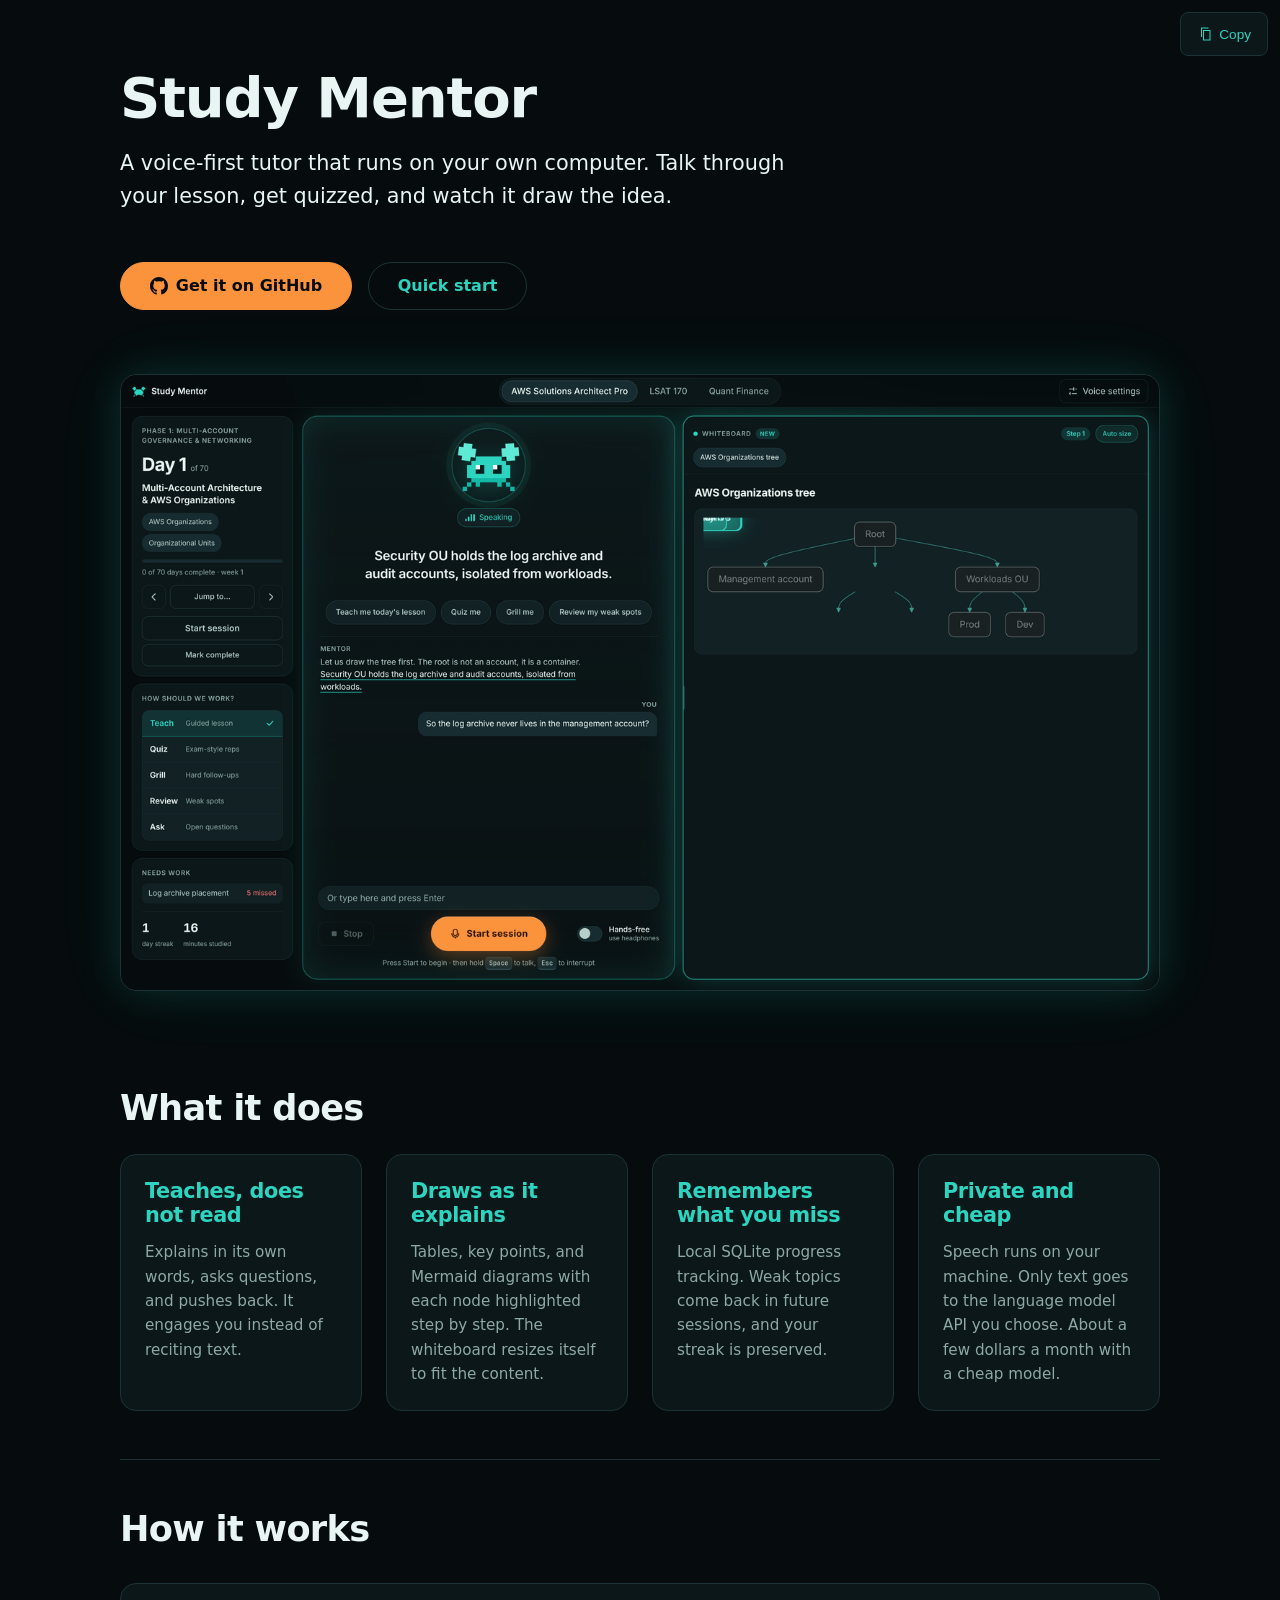
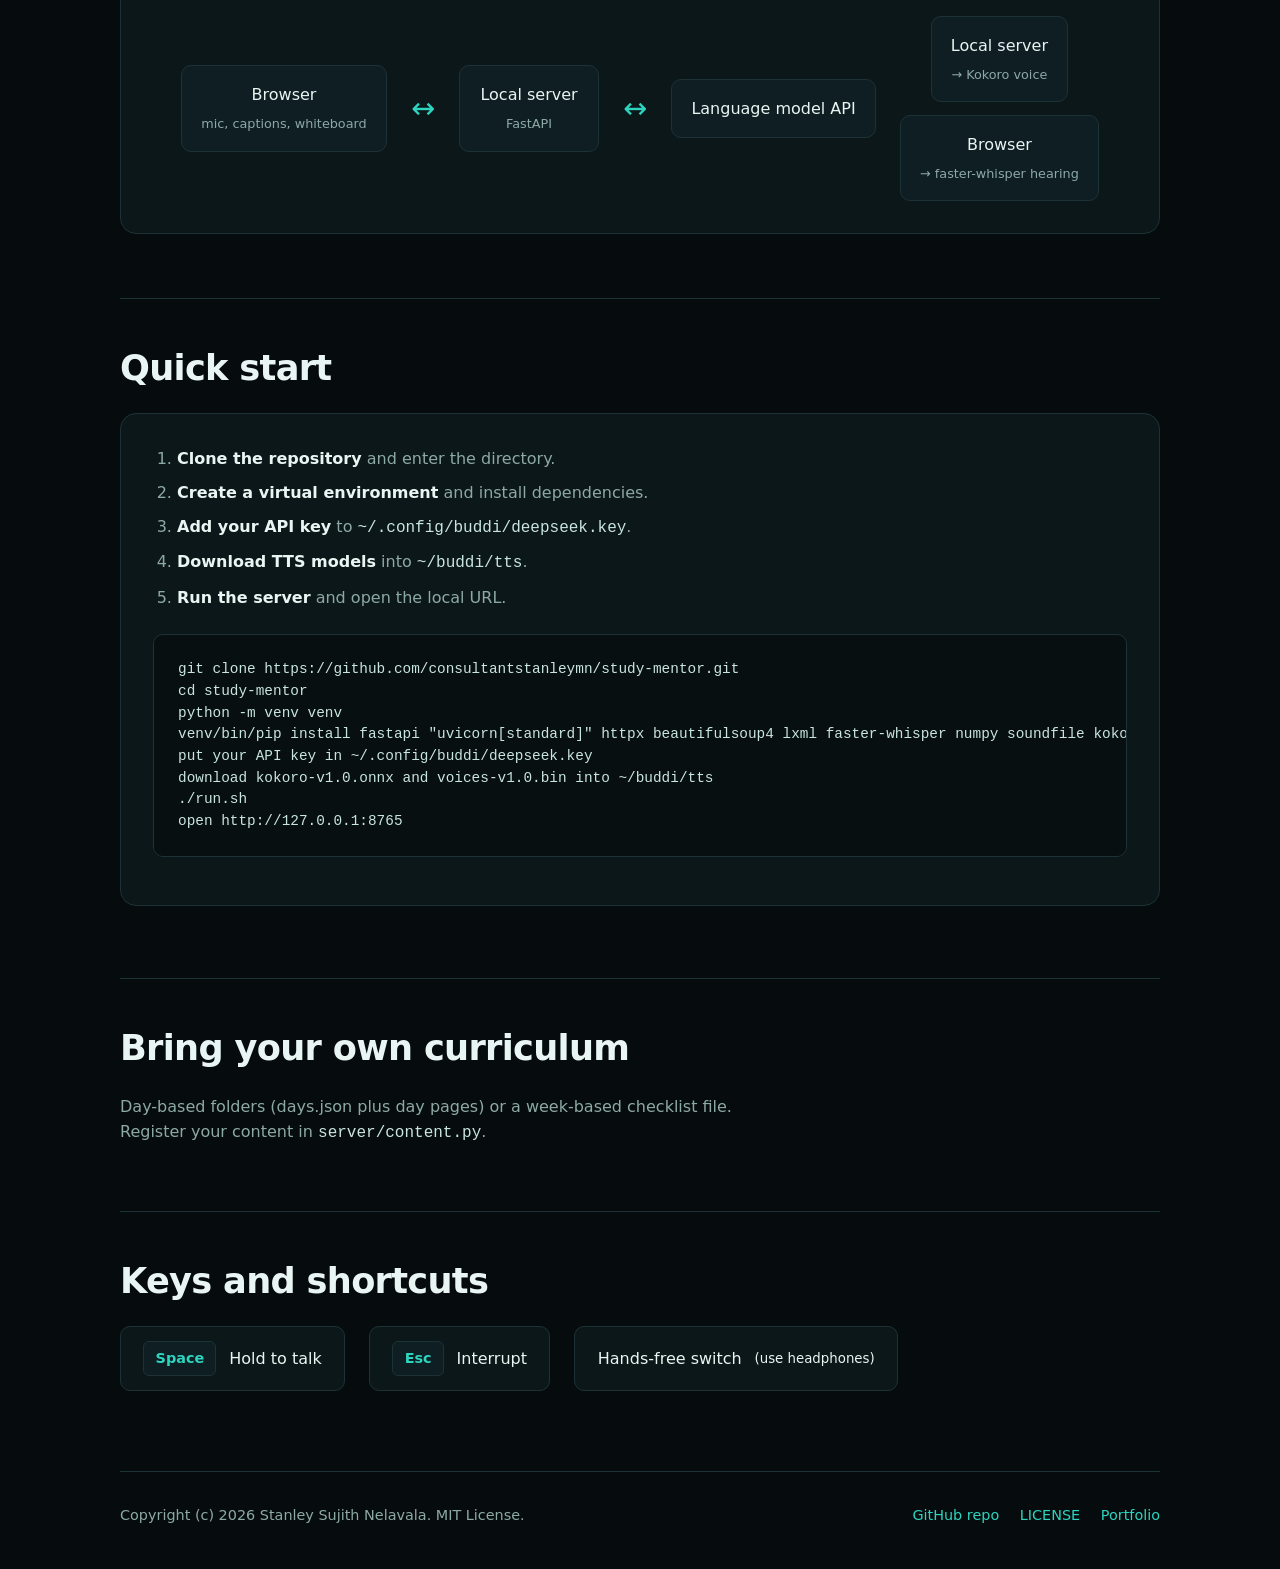
==== docs/index.html @ 20de9663 "README, landing page, launcher, service unit" ====
<!DOCTYPE html>
<html lang="en">
<head>
  <meta charset="UTF-8">
  <meta name="viewport" content="width=device-width, initial-scale=1.0">
  <title>Study Mentor</title>
  <meta name="description" content="Study Mentor is a voice-first tutor that runs on your own computer. Talk through your lesson, get quizzed, and watch it draw the idea.">
  <link rel="icon" href="data:image/svg+xml,%3Csvg xmlns='http://www.w3.org/2000/svg' viewBox='0 0 32 32'%3E%3Crect width='32' height='32' rx='6' fill='%232DD4BF'/%3E%3Cpath d='M10 18h2v2h-2zM14 18h2v2h-2zM18 18h2v2h-2zM22 18h2v2h-2zM12 14h2v2h-2zM16 14h2v2h-2zM20 14h2v2h-2zM10 22h12v2H10z' fill='%23060C0E'/%3E%3C/svg%3E">
  <style>
    :root {
      --bg: #060C0E;
      --surface: #0C1719;
      --border: #1D3237;
      --text: #E8F5F2;
      --muted: #8DA9A6;
      --teal: #2DD4BF;
      --orange: #FB923C;
      --focus-ring: #2DD4BF;
      --max-width: 1040px;
      --radius: 16px;
      --radius-sm: 10px;
      --space-lg: 3rem;
      --space-md: 2rem;
      --space-sm: 1.25rem;
    }

    * {
      box-sizing: border-box;
      margin: 0;
      padding: 0;
    }

    html {
      scroll-behavior: smooth;
    }

    body {
      background-color: var(--bg);
      color: var(--text);
      font-family: -apple-system, "SF Pro Display", Inter, system-ui, sans-serif;
      line-height: 1.6;
      -webkit-font-smoothing: antialiased;
      text-rendering: optimizeLegibility;
      min-height: 100vh;
      display: flex;
      flex-direction: column;
      align-items: center;
      padding: 0 1.5rem;
    }

    main {
      width: 100%;
      max-width: var(--max-width);
      flex: 1;
    }

    section {
      padding: var(--space-lg) 0;
      border-bottom: 1px solid var(--border);
    }

    section:last-of-type {
      border-bottom: none;
    }

    h1, h2, h3 {
      font-weight: 600;
      letter-spacing: -0.02em;
      line-height: 1.2;
    }

    h1 {
      font-size: 3.5rem;
      margin-bottom: 1rem;
      color: var(--text);
    }

    h2 {
      font-size: 2.2rem;
      margin-bottom: 1.5rem;
      color: var(--text);
    }

    h3 {
      font-size: 1.4rem;
      margin-bottom: 0.75rem;
      color: var(--teal);
    }

    p {
      color: var(--muted);
      margin-bottom: 1rem;
      max-width: 65ch;
    }

    a {
      color: var(--teal);
      text-decoration: none;
      transition: color 0.2s ease;
      border-radius: 4px;
    }

    a:hover {
      color: #5eead4;
      text-decoration: underline;
    }

    a:focus-visible,
    button:focus-visible,
    [tabindex]:focus-visible {
      outline: 2px solid var(--focus-ring);
      outline-offset: 4px;
      border-radius: 4px;
    }

    .btn {
      display: inline-flex;
      align-items: center;
      justify-content: center;
      min-height: 48px;
      padding: 0.8rem 1.8rem;
      border-radius: 40px;
      font-weight: 600;
      font-size: 1rem;
      border: 1px solid transparent;
      cursor: pointer;
      transition: background-color 0.2s ease, border-color 0.2s ease, transform 0.1s ease;
      text-decoration: none;
      line-height: 1;
    }

    .btn:active {
      transform: scale(0.98);
    }

    .btn-primary {
      background-color: var(--orange);
      color: #060C0E;
      border-color: var(--orange);
    }

    .btn-primary:hover {
      background-color: #fca55c;
      border-color: #fca55c;
      text-decoration: none;
      color: #060C0E;
    }

    .btn-secondary {
      background-color: transparent;
      color: var(--teal);
      border: 1px solid var(--border);
    }

    .btn-secondary:hover {
      background-color: rgba(45, 212, 191, 0.08);
      border-color: var(--teal);
      text-decoration: none;
      color: var(--teal);
    }

    .hero {
      display: flex;
      flex-direction: column;
      align-items: flex-start;
      padding: 4rem 0 2rem 0;
      border-bottom: none;
    }

    .hero-buttons {
      display: flex;
      flex-wrap: wrap;
      gap: 1rem;
      margin: 1.5rem 0 2rem 0;
    }

    .hero-figure {
      width: 100%;
      margin: 2rem 0 1rem 0;
      border-radius: var(--radius);
      overflow: hidden;
      box-shadow: 0 0 40px rgba(45, 212, 191, 0.15), 0 0 80px rgba(45, 212, 191, 0.05);
      border: 1px solid var(--border);
    }

    .hero-figure img {
      display: block;
      width: 100%;
      height: auto;
      border-radius: var(--radius);
    }

    .grid-cards {
      display: grid;
      grid-template-columns: repeat(auto-fit, minmax(240px, 1fr));
      gap: 1.5rem;
      margin-top: 1.5rem;
    }

    .card {
      background-color: var(--surface);
      border: 1px solid var(--border);
      border-radius: var(--radius);
      padding: 1.5rem;
      transition: border-color 0.2s ease, box-shadow 0.2s ease;
    }

    .card:hover {
      border-color: #2a4a50;
      box-shadow: 0 8px 24px rgba(0,0,0,0.3);
    }

    .card h3 {
      margin-top: 0;
      font-size: 1.3rem;
    }

    .card p {
      font-size: 0.95rem;
      margin-bottom: 0;
    }

    .diagram {
      background-color: var(--surface);
      border: 1px solid var(--border);
      border-radius: var(--radius);
      padding: 2rem;
      margin: 2rem 0 1rem 0;
      display: flex;
      flex-wrap: wrap;
      align-items: center;
      justify-content: center;
      gap: 1.5rem;
    }

    .diagram-node {
      background-color: #0F1E22;
      border: 1px solid var(--border);
      border-radius: var(--radius-sm);
      padding: 1rem 1.2rem;
      text-align: center;
      min-width: 140px;
      font-weight: 500;
      color: var(--text);
      display: flex;
      flex-direction: column;
      align-items: center;
      gap: 0.4rem;
    }

    .diagram-node small {
      color: var(--muted);
      font-weight: 400;
      font-size: 0.8rem;
    }

    .diagram-arrow {
      font-size: 1.8rem;
      color: var(--teal);
      font-weight: 300;
      line-height: 1;
    }

    .quick-start {
      background-color: var(--surface);
      border: 1px solid var(--border);
      border-radius: var(--radius);
      padding: 2rem;
      margin: 1.5rem 0;
    }

    .quick-start ol {
      padding-left: 1.5rem;
      color: var(--text);
      margin-bottom: 1.5rem;
    }

    .quick-start li {
      margin-bottom: 0.5rem;
      color: var(--muted);
    }

    .quick-start li strong {
      color: var(--text);
      font-weight: 600;
    }

    pre {
      background-color: #080F11;
      border: 1px solid var(--border);
      border-radius: var(--radius-sm);
      padding: 1.5rem;
      overflow-x: auto;
      font-size: 0.9rem;
      line-height: 1.5;
      position: relative;
      margin: 1rem 0;
    }

    code {
      font-family: ui-monospace, 'SF Mono', 'Cascadia Code', 'Roboto Mono', Menlo, monospace;
      color: #C9E5E0;
      white-space: pre;
    }

    .copy-btn {
      position: absolute;
      top: 0.75rem;
      right: 0.75rem;
      background-color: var(--surface);
      border: 1px solid var(--border);
      color: var(--teal);
      border-radius: 8px;
      padding: 0.5rem 1rem;
      font-size: 0.85rem;
      cursor: pointer;
      min-height: 44px;
      display: inline-flex;
      align-items: center;
      gap: 0.4rem;
      transition: background-color 0.2s ease, border-color 0.2s ease;
    }

    .copy-btn:hover {
      background-color: #122226;
      border-color: var(--teal);
    }

    .shortcut-list {
      list-style: none;
      padding: 0;
      display: flex;
      flex-wrap: wrap;
      gap: 1.5rem;
      margin-top: 1rem;
    }

    .shortcut-list li {
      background-color: var(--surface);
      border: 1px solid var(--border);
      border-radius: var(--radius-sm);
      padding: 0.9rem 1.4rem;
      display: flex;
      align-items: center;
      gap: 0.8rem;
      color: var(--text);
      font-weight: 500;
    }

    .shortcut-list kbd {
      background-color: #0F1E22;
      border: 1px solid var(--border);
      border-radius: 6px;
      padding: 0.3rem 0.7rem;
      font-family: inherit;
      font-weight: 600;
      color: var(--teal);
      font-size: 0.9rem;
    }

    footer {
      width: 100%;
      max-width: var(--max-width);
      padding: 2rem 0 3rem 0;
      border-top: 1px solid var(--border);
      margin-top: 2rem;
      color: var(--muted);
      font-size: 0.9rem;
      display: flex;
      flex-wrap: wrap;
      justify-content: space-between;
      align-items: center;
      gap: 1rem;
    }

    footer a {
      color: var(--teal);
      margin-left: 1rem;
    }

    footer a:first-child {
      margin-left: 0;
    }

    @media (max-width: 640px) {
      h1 {
        font-size: 2.5rem;
      }
      h2 {
        font-size: 1.8rem;
      }
      .hero {
        padding-top: 2rem;
      }
      .diagram {
        flex-direction: column;
        gap: 0.8rem;
      }
      .diagram-arrow {
        transform: rotate(90deg);
      }
      .grid-cards {
        grid-template-columns: 1fr;
      }
      .shortcut-list {
        flex-direction: column;
      }
      footer {
        flex-direction: column;
        align-items: flex-start;
      }
    }

    @media (prefers-reduced-motion: reduce) {
      *,
      *::before,
      *::after {
        animation-duration: 0.01ms !important;
        animation-iteration-count: 1 !important;
        transition-duration: 0.01ms !important;
        scroll-behavior: auto !important;
      }
    }
  </style>
</head>
<body>
  <main>
    <section class="hero" aria-labelledby="hero-heading">
      <h1 id="hero-heading">Study Mentor</h1>
      <p style="font-size: 1.3rem; color: var(--text); max-width: 700px; margin-bottom: 1.5rem;">
        A voice-first tutor that runs on your own computer. Talk through your lesson, get quizzed, and watch it draw the idea.
      </p>
      <div class="hero-buttons">
        <a href="https://github.com/consultantstanleymn/study-mentor" class="btn btn-primary" target="_blank" rel="noopener noreferrer">
          <svg width="18" height="18" viewBox="0 0 16 16" fill="currentColor" style="margin-right: 0.5rem;" aria-hidden="true">
            <path d="M8 0C3.58 0 0 3.58 0 8c0 3.54 2.29 6.53 5.47 7.59.4.07.55-.17.55-.38 0-.19-.01-.82-.01-1.49-2.01.37-2.53-.49-2.69-.94-.09-.23-.48-.94-.82-1.13-.28-.15-.68-.52-.01-.53.63-.01 1.08.58 1.23.82.72 1.21 1.87.87 2.33.66.07-.52.28-.87.51-1.07-1.78-.2-3.64-.89-3.64-3.95 0-.87.31-1.59.82-2.15-.08-.2-.36-1.02.08-2.12 0 0 .67-.21 2.2.82.64-.18 1.32-.27 2-.27s1.36.09 2 .27c1.53-1.04 2.2-.82 2.2-.82.44 1.1.16 1.92.08 2.12.51.56.82 1.27.82 2.15 0 3.07-1.87 3.75-3.65 3.95.29.25.54.73.54 1.48 0 1.07-.01 1.93-.01 2.2 0 .21.15.46.55.38A8.01 8.01 0 0 0 16 8c0-4.42-3.58-8-8-8z"/>
          </svg>
          Get it on GitHub
        </a>
        <a href="#quick-start" class="btn btn-secondary">Quick start</a>
      </div>
      <figure class="hero-figure">
        <img src="screenshot.png" alt="Study Mentor: the mentor speaking while the whiteboard highlights a diagram node" width="1440" height="855" loading="lazy">
      </figure>
    </section>

    <section aria-labelledby="what-it-does">
      <h2 id="what-it-does">What it does</h2>
      <div class="grid-cards">
        <div class="card">
          <h3>Teaches, does not read</h3>
          <p>Explains in its own words, asks questions, and pushes back. It engages you instead of reciting text.</p>
        </div>
        <div class="card">
          <h3>Draws as it explains</h3>
          <p>Tables, key points, and Mermaid diagrams with each node highlighted step by step. The whiteboard resizes itself to fit the content.</p>
        </div>
        <div class="card">
          <h3>Remembers what you miss</h3>
          <p>Local SQLite progress tracking. Weak topics come back in future sessions, and your streak is preserved.</p>
        </div>
        <div class="card">
          <h3>Private and cheap</h3>
          <p>Speech runs on your machine. Only text goes to the language model API you choose. About a few dollars a month with a cheap model.</p>
        </div>
      </div>
    </section>

    <section aria-labelledby="how-it-works">
      <h2 id="how-it-works">How it works</h2>
      <div class="diagram" role="img" aria-label="Diagram showing Browser with mic, captions, and whiteboard connecting to Local server FastAPI, which connects to Language model API. Local server also connects to Kokoro voice, and Browser connects to faster-whisper hearing.">
        <div class="diagram-node">
          <span>Browser</span>
          <small>mic, captions, whiteboard</small>
        </div>
        <span class="diagram-arrow" aria-hidden="true">↔</span>
        <div class="diagram-node">
          <span>Local server</span>
          <small>FastAPI</small>
        </div>
        <span class="diagram-arrow" aria-hidden="true">↔</span>
        <div class="diagram-node">
          <span>Language model API</span>
        </div>
        <div style="display: flex; flex-direction: column; gap: 0.8rem; align-items: center;">
          <div class="diagram-node" style="min-width: 120px;">
            <span>Local server</span>
            <small>→ Kokoro voice</small>
          </div>
          <div class="diagram-node" style="min-width: 120px;">
            <span>Browser</span>
            <small>→ faster-whisper hearing</small>
          </div>
        </div>
      </div>
    </section>

    <section id="quick-start" aria-labelledby="quick-start-heading">
      <h2 id="quick-start-heading">Quick start</h2>
      <div class="quick-start">
        <ol>
          <li><strong>Clone the repository</strong> and enter the directory.</li>
          <li><strong>Create a virtual environment</strong> and install dependencies.</li>
          <li><strong>Add your API key</strong> to <code>~/.config/buddi/deepseek.key</code>.</li>
          <li><strong>Download TTS models</strong> into <code>~/buddi/tts</code>.</li>
          <li><strong>Run the server</strong> and open the local URL.</li>
        </ol>
        <pre><code id="install-code">git clone https://github.com/consultantstanleymn/study-mentor.git
cd study-mentor
python -m venv venv
venv/bin/pip install fastapi "uvicorn[standard]" httpx beautifulsoup4 lxml faster-whisper numpy soundfile kokoro-onnx python-multipart
put your API key in ~/.config/buddi/deepseek.key
download kokoro-v1.0.onnx and voices-v1.0.bin into ~/buddi/tts
./run.sh
open http://127.0.0.1:8765</code></pre>
        <button class="copy-btn" id="copy-button" aria-label="Copy installation commands">
          <svg width="16" height="16" viewBox="0 0 16 16" fill="currentColor" aria-hidden="true">
            <path d="M4 1.5h7.5v1H5v8.5h-1v-9.5zM6 4h7.5v10.5H6V4zm1 1v8.5h5.5V5H7z"/>
          </svg>
          Copy
        </button>
      </div>
    </section>

    <section aria-labelledby="curriculum">
      <h2 id="curriculum">Bring your own curriculum</h2>
      <p>Day-based folders (days.json plus day pages) or a week-based checklist file. Register your content in <code>server/content.py</code>.</p>
    </section>

    <section aria-labelledby="shortcuts">
      <h2 id="shortcuts">Keys and shortcuts</h2>
      <ul class="shortcut-list">
        <li><kbd>Space</kbd> Hold to talk</li>
        <li><kbd>Esc</kbd> Interrupt</li>
        <li><span>Hands-free switch</span> <small>(use headphones)</small></li>
      </ul>
    </section>
  </main>

  <footer>
    <span>Copyright (c) 2026 Stanley Sujith Nelavala. MIT License.</span>
    <span>
      <a href="https://github.com/consultantstanleymn/study-mentor" target="_blank" rel="noopener noreferrer">GitHub repo</a>
      <a href="https://github.com/consultantstanleymn/study-mentor/blob/main/LICENSE" target="_blank" rel="noopener noreferrer">LICENSE</a>
      <a href="https://stanley-n.com/" target="_blank" rel="noopener noreferrer">Portfolio</a>
    </span>
  </footer>

  <script>
    (function() {
      const copyButton = document.getElementById('copy-button');
      const codeBlock = document.getElementById('install-code');
      if (!copyButton || !codeBlock) return;

      copyButton.addEventListener('click', async function() {
        const textToCopy = codeBlock.innerText.trim();
        try {
          await navigator.clipboard.writeText(textToCopy);
          copyButton.textContent = 'Copied';
          copyButton.setAttribute('aria-label', 'Copied');
        } catch (err) {
          // Fallback: use a temporary textarea
          const textarea = document.createElement('textarea');
          textarea.value = textToCopy;
          textarea.style.position = 'fixed';
          textarea.style.opacity = '0';
          document.body.appendChild(textarea);
          textarea.select();
          try {
            document.execCommand('copy');
            copyButton.textContent = 'Copied';
            copyButton.setAttribute('aria-label', 'Copied');
          } catch (e) {
            copyButton.textContent = 'Copy failed';
            copyButton.setAttribute('aria-label', 'Copy failed');
          }
          document.body.removeChild(textarea);
        }
        setTimeout(() => {
          copyButton.textContent = 'Copy';
          copyButton.setAttribute('aria-label', 'Copy installation commands');
        }, 2000);
      });
    })();
  </script>
</body>
</html>
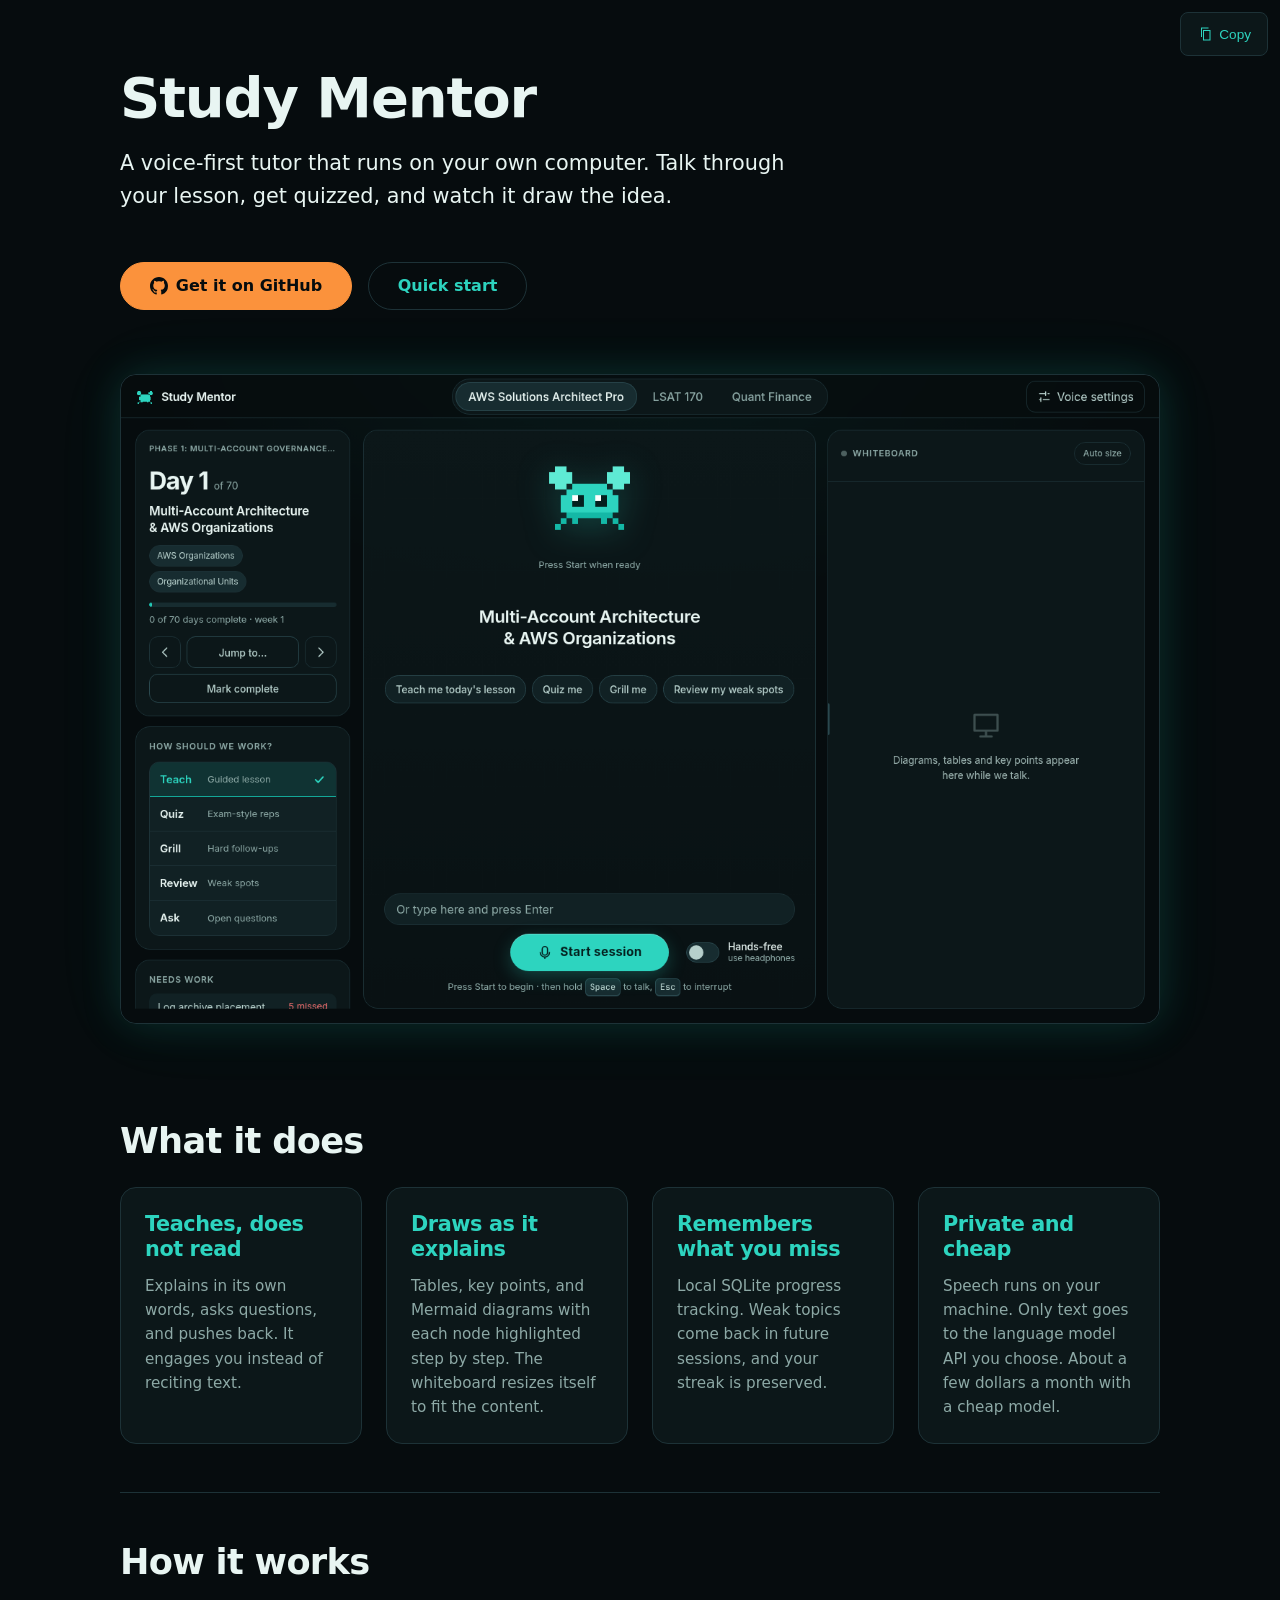
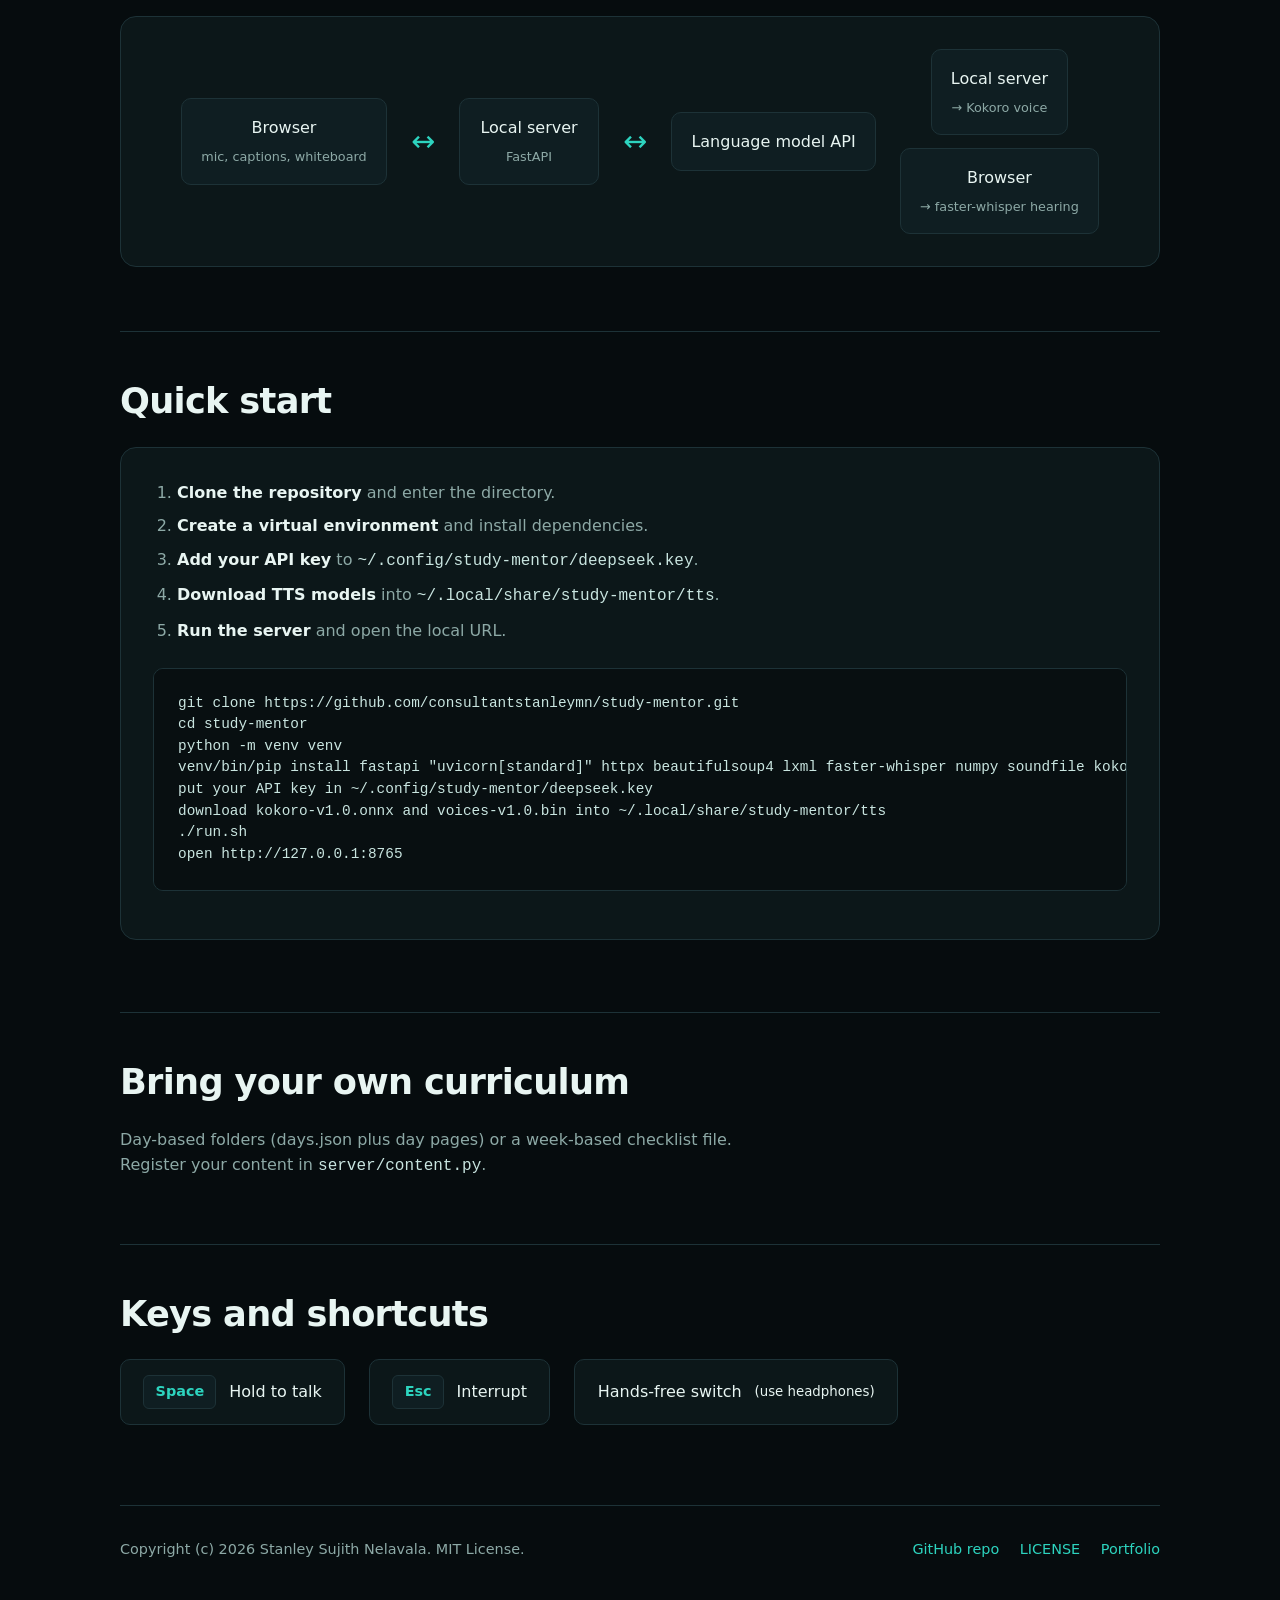
==== commit 4462f779: "Portable paths, quieter status line, refreshed screenshot" ====
--- a/docs/index.html
+++ b/docs/index.html
@@ -501,16 +501,16 @@
         <ol>
           <li><strong>Clone the repository</strong> and enter the directory.</li>
           <li><strong>Create a virtual environment</strong> and install dependencies.</li>
-          <li><strong>Add your API key</strong> to <code>~/.config/buddi/deepseek.key</code>.</li>
-          <li><strong>Download TTS models</strong> into <code>~/buddi/tts</code>.</li>
+          <li><strong>Add your API key</strong> to <code>~/.config/study-mentor/deepseek.key</code>.</li>
+          <li><strong>Download TTS models</strong> into <code>~/.local/share/study-mentor/tts</code>.</li>
           <li><strong>Run the server</strong> and open the local URL.</li>
         </ol>
         <pre><code id="install-code">git clone https://github.com/consultantstanleymn/study-mentor.git
 cd study-mentor
 python -m venv venv
 venv/bin/pip install fastapi "uvicorn[standard]" httpx beautifulsoup4 lxml faster-whisper numpy soundfile kokoro-onnx python-multipart
-put your API key in ~/.config/buddi/deepseek.key
-download kokoro-v1.0.onnx and voices-v1.0.bin into ~/buddi/tts
+put your API key in ~/.config/study-mentor/deepseek.key
+download kokoro-v1.0.onnx and voices-v1.0.bin into ~/.local/share/study-mentor/tts
 ./run.sh
 open http://127.0.0.1:8765</code></pre>
         <button class="copy-btn" id="copy-button" aria-label="Copy installation commands">
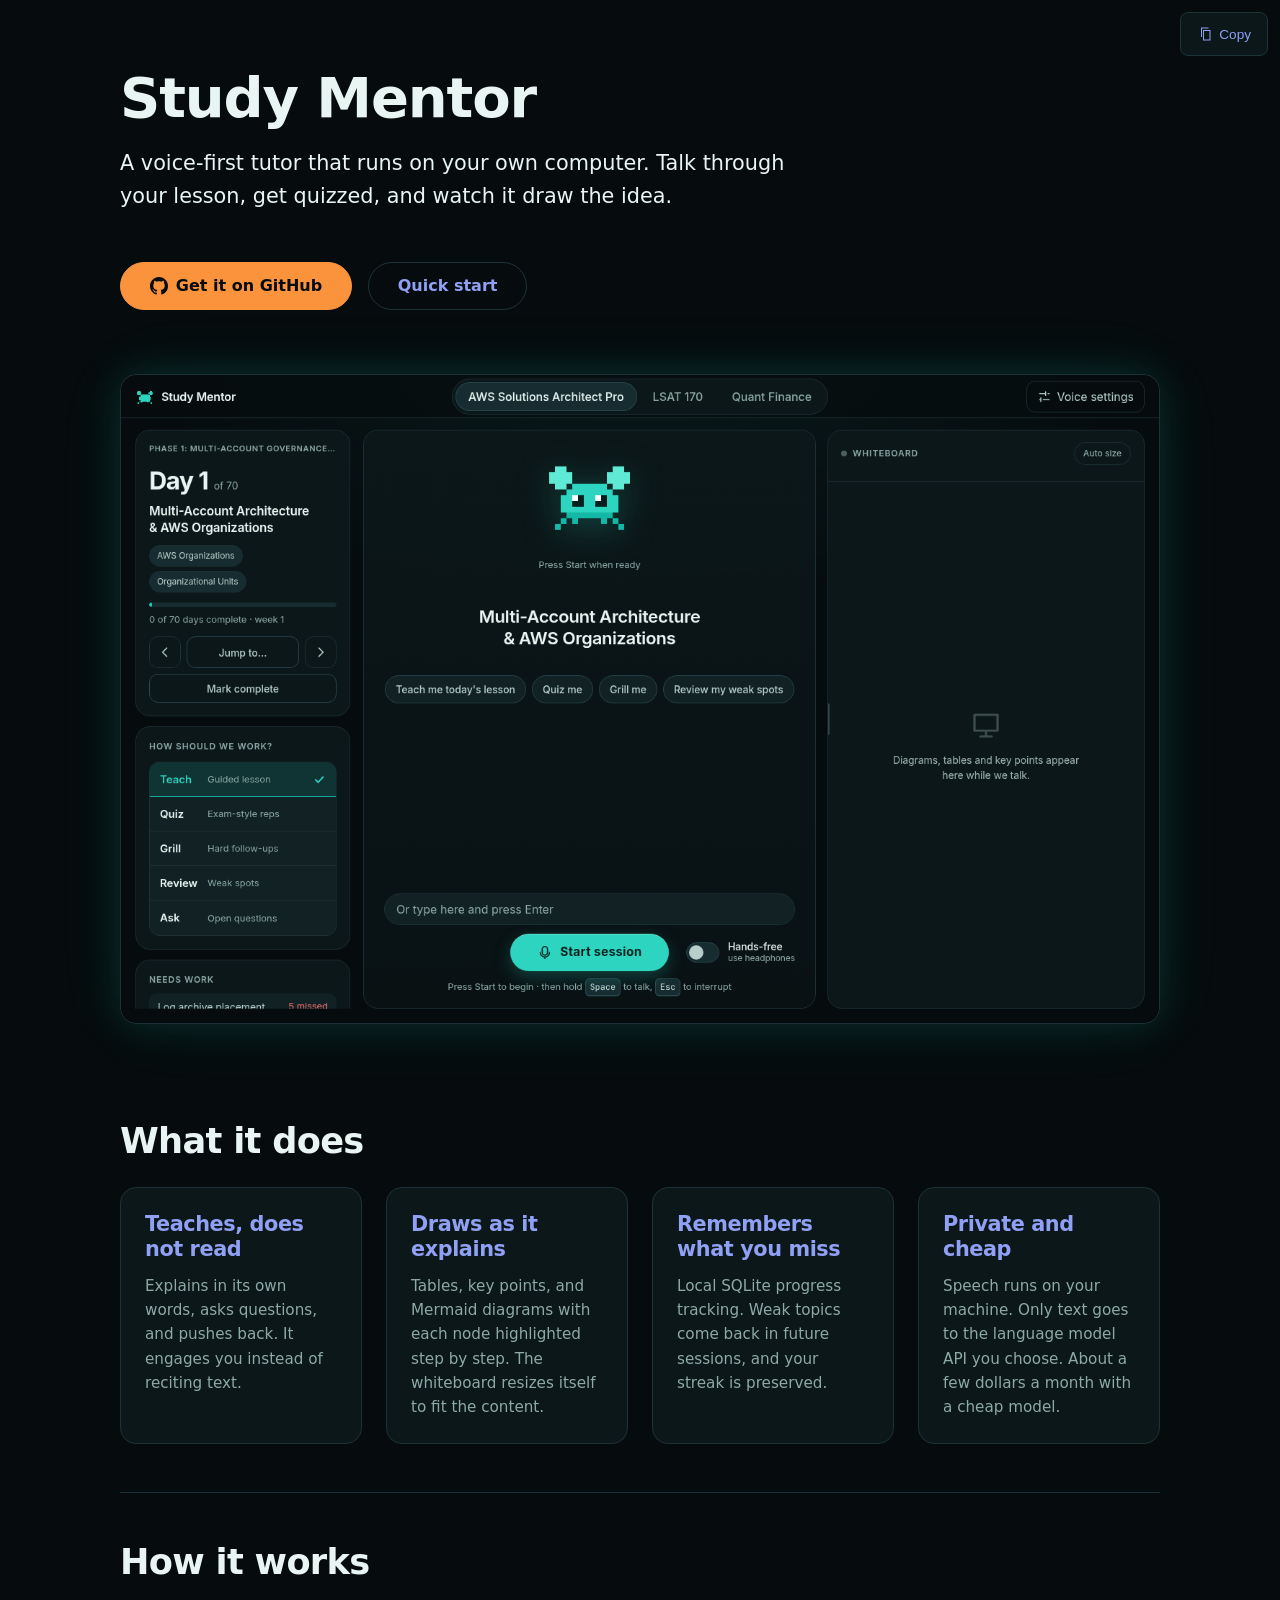
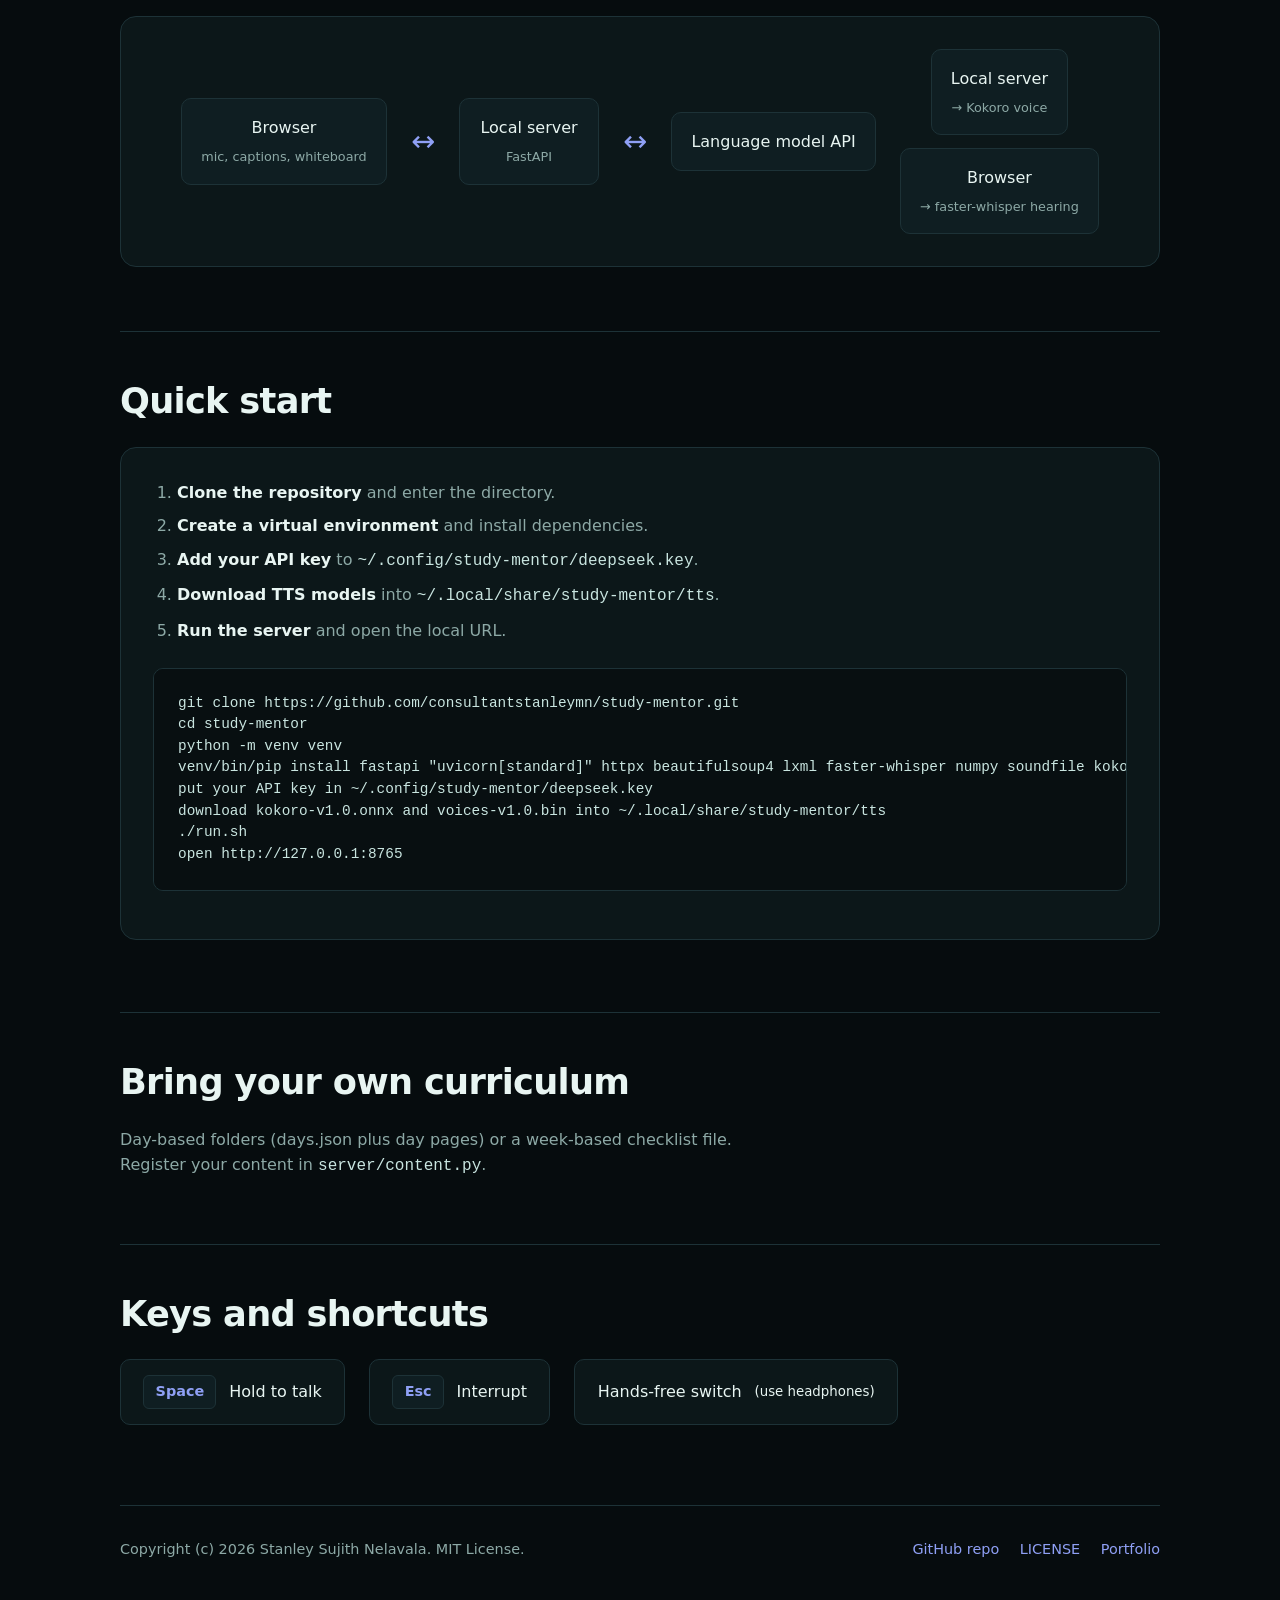
==== commit 19a94586: "Soften palette from teal to calm indigo" ====
--- a/docs/index.html
+++ b/docs/index.html
@@ -3,8 +3,24 @@
 <head>
   <meta charset="UTF-8">
   <meta name="viewport" content="width=device-width, initial-scale=1.0">
-  <title>Study Mentor</title>
-  <meta name="description" content="Study Mentor is a voice-first tutor that runs on your own computer. Talk through your lesson, get quizzed, and watch it draw the idea.">
+  <title>Study Mentor: free open-source AI voice tutor for AWS SAP-C02, LSAT and quant interviews</title>
+  <meta name="description" content="Study Mentor is a free, open-source AI voice tutor that runs on your own computer. Talk through AWS Solutions Architect Professional (SAP-C02), LSAT and quant finance prep, get quizzed, and watch it draw Mermaid diagrams on a live whiteboard.">
+  <meta name="keywords" content="AI voice tutor, open source study app, AWS SAP-C02 study, AWS Solutions Architect Professional, LSAT prep, quant interview prep, local text to speech, Kokoro TTS, faster-whisper, DeepSeek, Mermaid whiteboard, self-hosted tutor, spaced repetition">
+  <meta name="author" content="Stanley Sujith Nelavala">
+  <meta name="robots" content="index, follow, max-image-preview:large">
+  <meta name="theme-color" content="#060C0E">
+  <link rel="canonical" href="https://stanley-n.com/study-mentor/">
+  <meta property="og:type" content="website">
+  <meta property="og:site_name" content="Study Mentor">
+  <meta property="og:title" content="Study Mentor: open-source AI voice tutor with a live whiteboard">
+  <meta property="og:description" content="Talk, get quizzed and watch it draw diagrams. Private, self-hosted, built for AWS SAP-C02, LSAT and quant prep.">
+  <meta property="og:url" content="https://stanley-n.com/study-mentor/">
+  <meta property="og:image" content="https://stanley-n.com/study-mentor/screenshot.png">
+  <meta name="twitter:card" content="summary_large_image">
+  <meta name="twitter:title" content="Study Mentor: open-source AI voice tutor">
+  <meta name="twitter:description" content="Voice-first tutor with a live Mermaid whiteboard. Runs on your own computer.">
+  <meta name="twitter:image" content="https://stanley-n.com/study-mentor/screenshot.png">
+  <script type="application/ld+json">{"@context":"https://schema.org","@type":"SoftwareApplication","name":"Study Mentor","applicationCategory":"EducationalApplication","operatingSystem":"Linux, macOS, Windows","description":"Open-source AI voice tutor with a live whiteboard for AWS SAP-C02, LSAT and quant finance study.","url":"https://stanley-n.com/study-mentor/","image":"https://stanley-n.com/study-mentor/screenshot.png","license":"https://opensource.org/licenses/MIT","offers":{"@type":"Offer","price":"0","priceCurrency":"USD"},"author":{"@type":"Person","name":"Stanley Sujith Nelavala","url":"https://github.com/consultantstanleymn"},"codeRepository":"https://github.com/consultantstanleymn/study-mentor"}</script>
   <link rel="icon" href="data:image/svg+xml,%3Csvg xmlns='http://www.w3.org/2000/svg' viewBox='0 0 32 32'%3E%3Crect width='32' height='32' rx='6' fill='%232DD4BF'/%3E%3Cpath d='M10 18h2v2h-2zM14 18h2v2h-2zM18 18h2v2h-2zM22 18h2v2h-2zM12 14h2v2h-2zM16 14h2v2h-2zM20 14h2v2h-2zM10 22h12v2H10z' fill='%23060C0E'/%3E%3C/svg%3E">
   <style>
     :root {
@@ -13,9 +29,9 @@
       --border: #1D3237;
       --text: #E8F5F2;
       --muted: #8DA9A6;
-      --teal: #2DD4BF;
+      --teal: #8FA0F5;
       --orange: #FB923C;
-      --focus-ring: #2DD4BF;
+      --focus-ring: #8FA0F5;
       --max-width: 1040px;
       --radius: 16px;
       --radius-sm: 10px;
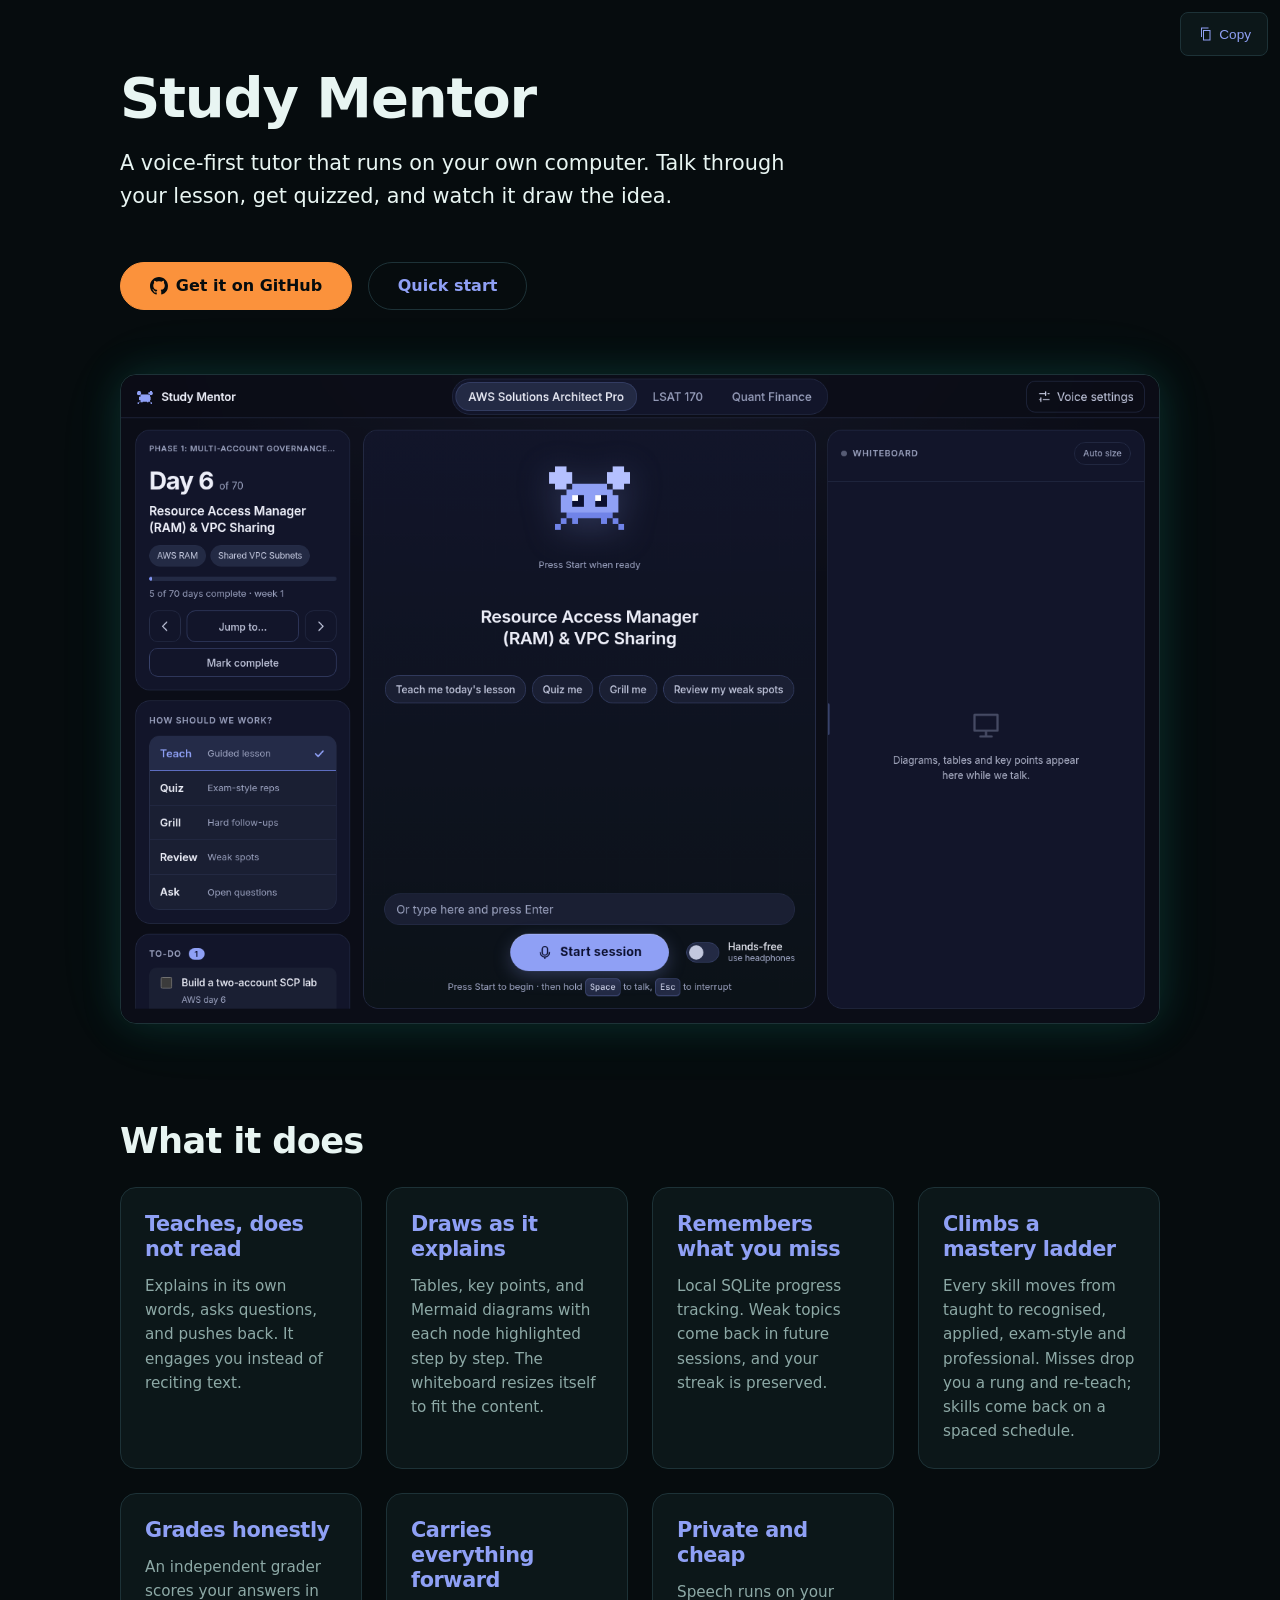
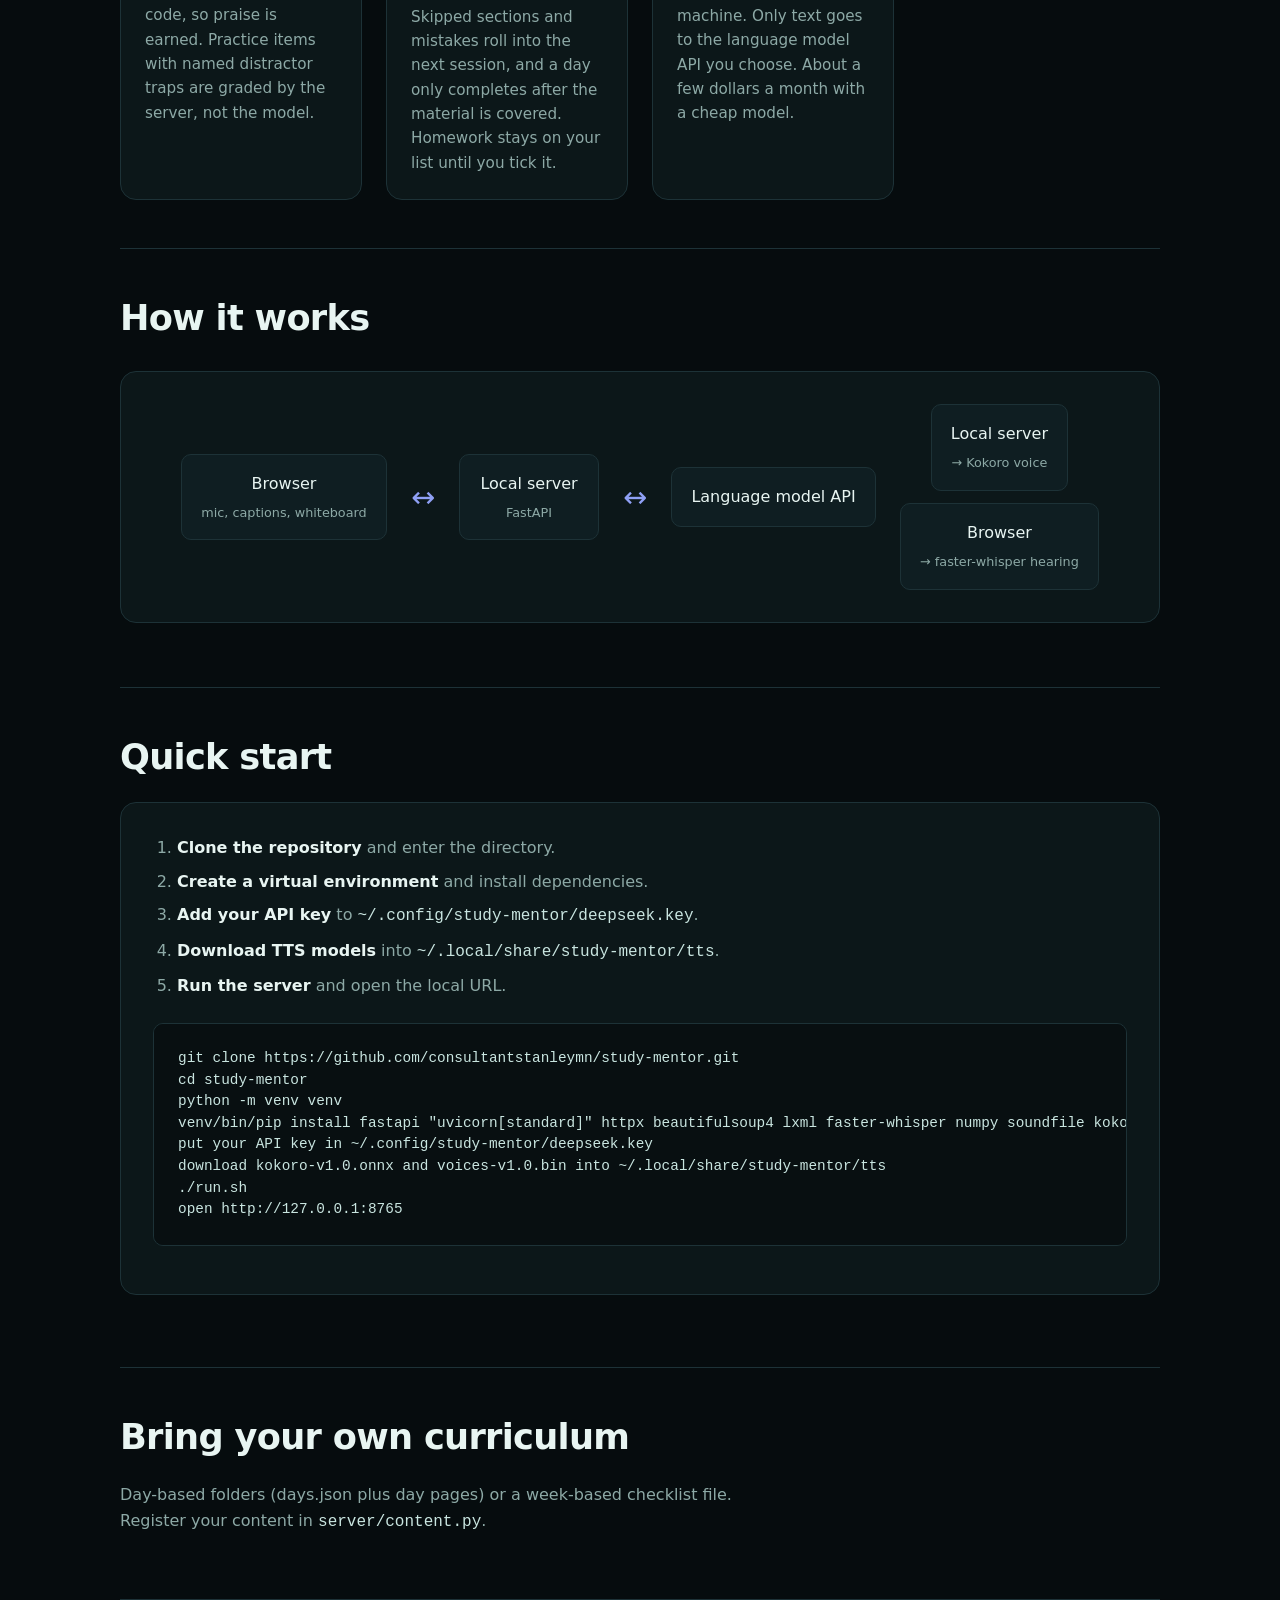
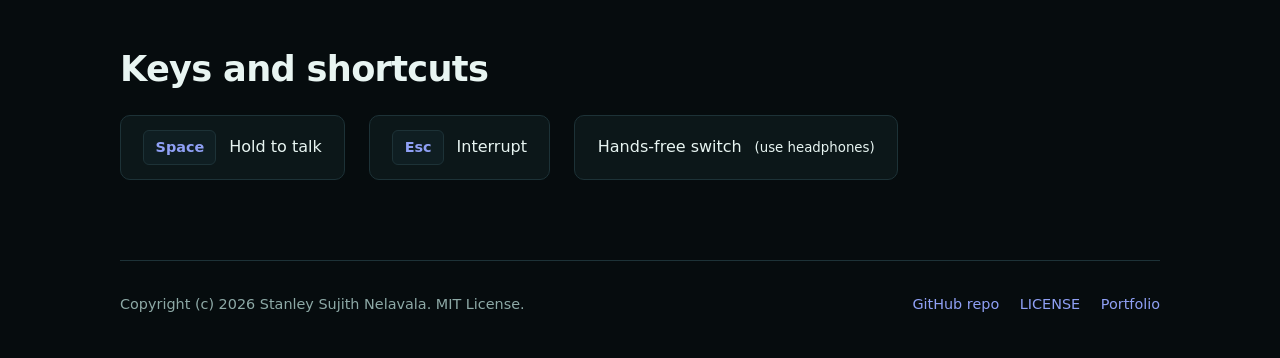
==== commit c7476523: "Iteration 15 tweaks, docs and README refresh, new screenshot, MENTOR_DB override" ====
--- a/docs/index.html
+++ b/docs/index.html
@@ -21,7 +21,7 @@
   <meta name="twitter:description" content="Voice-first tutor with a live Mermaid whiteboard. Runs on your own computer.">
   <meta name="twitter:image" content="https://stanley-n.com/study-mentor/screenshot.png">
   <script type="application/ld+json">{"@context":"https://schema.org","@type":"SoftwareApplication","name":"Study Mentor","applicationCategory":"EducationalApplication","operatingSystem":"Linux, macOS, Windows","description":"Open-source AI voice tutor with a live whiteboard for AWS SAP-C02, LSAT and quant finance study.","url":"https://stanley-n.com/study-mentor/","image":"https://stanley-n.com/study-mentor/screenshot.png","license":"https://opensource.org/licenses/MIT","offers":{"@type":"Offer","price":"0","priceCurrency":"USD"},"author":{"@type":"Person","name":"Stanley Sujith Nelavala","url":"https://github.com/consultantstanleymn"},"codeRepository":"https://github.com/consultantstanleymn/study-mentor"}</script>
-  <link rel="icon" href="data:image/svg+xml,%3Csvg xmlns='http://www.w3.org/2000/svg' viewBox='0 0 32 32'%3E%3Crect width='32' height='32' rx='6' fill='%232DD4BF'/%3E%3Cpath d='M10 18h2v2h-2zM14 18h2v2h-2zM18 18h2v2h-2zM22 18h2v2h-2zM12 14h2v2h-2zM16 14h2v2h-2zM20 14h2v2h-2zM10 22h12v2H10z' fill='%23060C0E'/%3E%3C/svg%3E">
+  <link rel="icon" href="data:image/svg+xml,%3Csvg xmlns='http://www.w3.org/2000/svg' viewBox='0 0 32 32'%3E%3Crect width='32' height='32' rx='6' fill='%238FA0F5'/%3E%3Cpath d='M10 18h2v2h-2zM14 18h2v2h-2zM18 18h2v2h-2zM22 18h2v2h-2zM12 14h2v2h-2zM16 14h2v2h-2zM20 14h2v2h-2zM10 22h12v2H10z' fill='%23060C0E'/%3E%3C/svg%3E">
   <style>
     :root {
       --bg: #060C0E;
@@ -456,7 +456,7 @@
         <a href="#quick-start" class="btn btn-secondary">Quick start</a>
       </div>
       <figure class="hero-figure">
-        <img src="screenshot.png" alt="Study Mentor: the mentor speaking while the whiteboard highlights a diagram node" width="1440" height="855" loading="lazy">
+        <img src="screenshot.png" alt="Study Mentor home screen: day plan, study modes, homework list, pixel crab mentor and whiteboard" width="1440" height="900" loading="lazy">
       </figure>
     </section>
 
@@ -474,6 +474,18 @@
         <div class="card">
           <h3>Remembers what you miss</h3>
           <p>Local SQLite progress tracking. Weak topics come back in future sessions, and your streak is preserved.</p>
+        </div>
+        <div class="card">
+          <h3>Climbs a mastery ladder</h3>
+          <p>Every skill moves from taught to recognised, applied, exam-style and professional. Misses drop you a rung and re-teach; skills come back on a spaced schedule.</p>
+        </div>
+        <div class="card">
+          <h3>Grades honestly</h3>
+          <p>An independent grader scores your answers in code, so praise is earned. Practice items with named distractor traps are graded by the server, not the model.</p>
+        </div>
+        <div class="card">
+          <h3>Carries everything forward</h3>
+          <p>Skipped sections and mistakes roll into the next session, and a day only completes after the material is covered. Homework stays on your list until you tick it.</p>
         </div>
         <div class="card">
           <h3>Private and cheap</h3>
